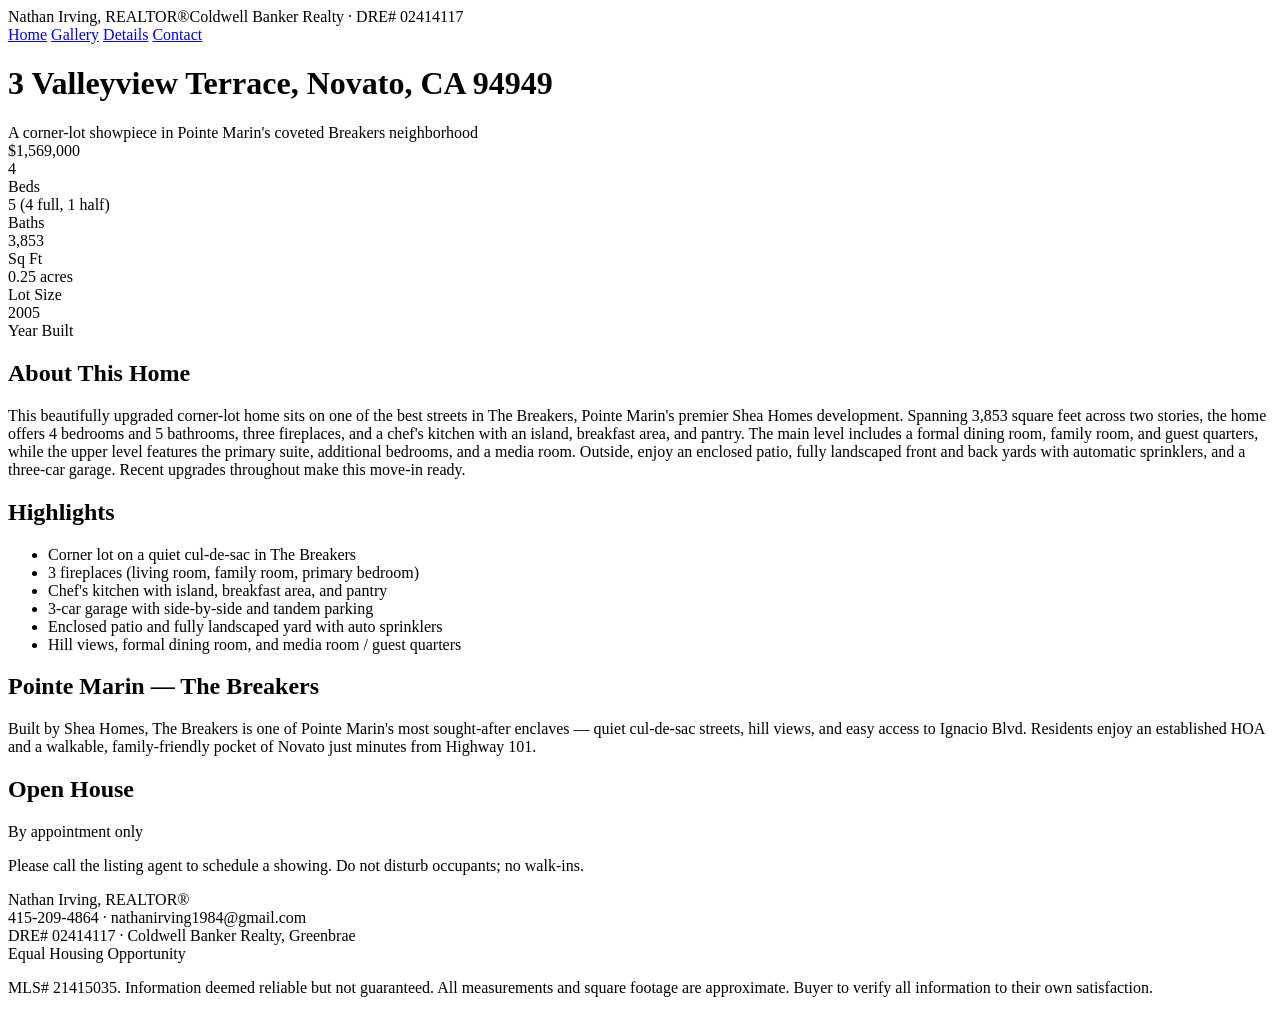
==== index.html @ 9b89e781 "Add files via upload" ====
<!DOCTYPE html>
<html lang="en">
<head>
<meta charset="UTF-8">
<meta name="viewport" content="width=device-width, initial-scale=1.0">
<title>3 Valleyview Terrace, Novato, CA 94949 | Nathan Irving, REALTOR®</title>
<meta name="description" content="A corner-lot showpiece in Pointe Marin's coveted Breakers neighborhood — 3 Valleyview Terrace, Novato, CA 94949. Listed by Nathan Irving, REALTOR®, DRE# 02414117.">
<link rel="stylesheet" href="style.css">
</head>
<body>

<header>
  <div class="brand">Nathan Irving, REALTOR®<span class="dre">Coldwell Banker Realty &middot; DRE# 02414117</span></div>
  <nav>
    <a href="index.html" class="active">Home</a>
    <a href="gallery.html">Gallery</a>
    <a href="details.html">Details</a>
    <a href="contact.html">Contact</a>
  </nav>
</header>

<div class="hero">
  <h1>3 Valleyview Terrace, Novato, CA 94949</h1>
  <div class="tagline">A corner-lot showpiece in Pointe Marin's coveted Breakers neighborhood</div>
  <div class="price">$1,569,000</div>
</div>

<div class="stats">
  <div class="stat"><div class="num">4</div><div class="label">Beds</div></div>
  <div class="stat"><div class="num">5 (4 full, 1 half)</div><div class="label">Baths</div></div>
  <div class="stat"><div class="num">3,853</div><div class="label">Sq Ft</div></div>
  <div class="stat"><div class="num">0.25 acres</div><div class="label">Lot Size</div></div>
  <div class="stat"><div class="num">2005</div><div class="label">Year Built</div></div>
</div>

<main>
  <section>
    <h2>About This Home</h2>
    <p>This beautifully upgraded corner-lot home sits on one of the best streets in The Breakers, Pointe Marin's premier Shea Homes development. Spanning 3,853 square feet across two stories, the home offers 4 bedrooms and 5 bathrooms, three fireplaces, and a chef's kitchen with an island, breakfast area, and pantry. The main level includes a formal dining room, family room, and guest quarters, while the upper level features the primary suite, additional bedrooms, and a media room. Outside, enjoy an enclosed patio, fully landscaped front and back yards with automatic sprinklers, and a three-car garage. Recent upgrades throughout make this move-in ready.</p>
  </section>

  <section>
    <h2>Highlights</h2>
    <ul class="features">
      <li>Corner lot on a quiet cul-de-sac in The Breakers</li>
      <li>3 fireplaces (living room, family room, primary bedroom)</li>
      <li>Chef's kitchen with island, breakfast area, and pantry</li>
      <li>3-car garage with side-by-side and tandem parking</li>
      <li>Enclosed patio and fully landscaped yard with auto sprinklers</li>
      <li>Hill views, formal dining room, and media room / guest quarters</li>
    </ul>
  </section>

  <section>
    <h2>Pointe Marin — The Breakers</h2>
    <p>Built by Shea Homes, The Breakers is one of Pointe Marin's most sought-after enclaves — quiet cul-de-sac streets, hill views, and easy access to Ignacio Blvd. Residents enjoy an established HOA and a walkable, family-friendly pocket of Novato just minutes from Highway 101.</p>
  </section>

  <section>
    <h2>Open House</h2>
    <p>By appointment only</p>
    <p>Please call the listing agent to schedule a showing. Do not disturb occupants; no walk-ins.</p>
  </section>
</main>

<footer>
  <div class="agent-line">Nathan Irving, REALTOR®</div>
  <div>415-209-4864 &middot; nathanirving1984@gmail.com</div>
  <div>DRE# 02414117 &middot; Coldwell Banker Realty, Greenbrae</div>
  <span class="eho">Equal Housing Opportunity</span>
  <p class="disclaimer">MLS# 21415035. Information deemed reliable but not guaranteed. All measurements and square footage are approximate. Buyer to verify all information to their own satisfaction.</p>
</footer>

</body>
</html>
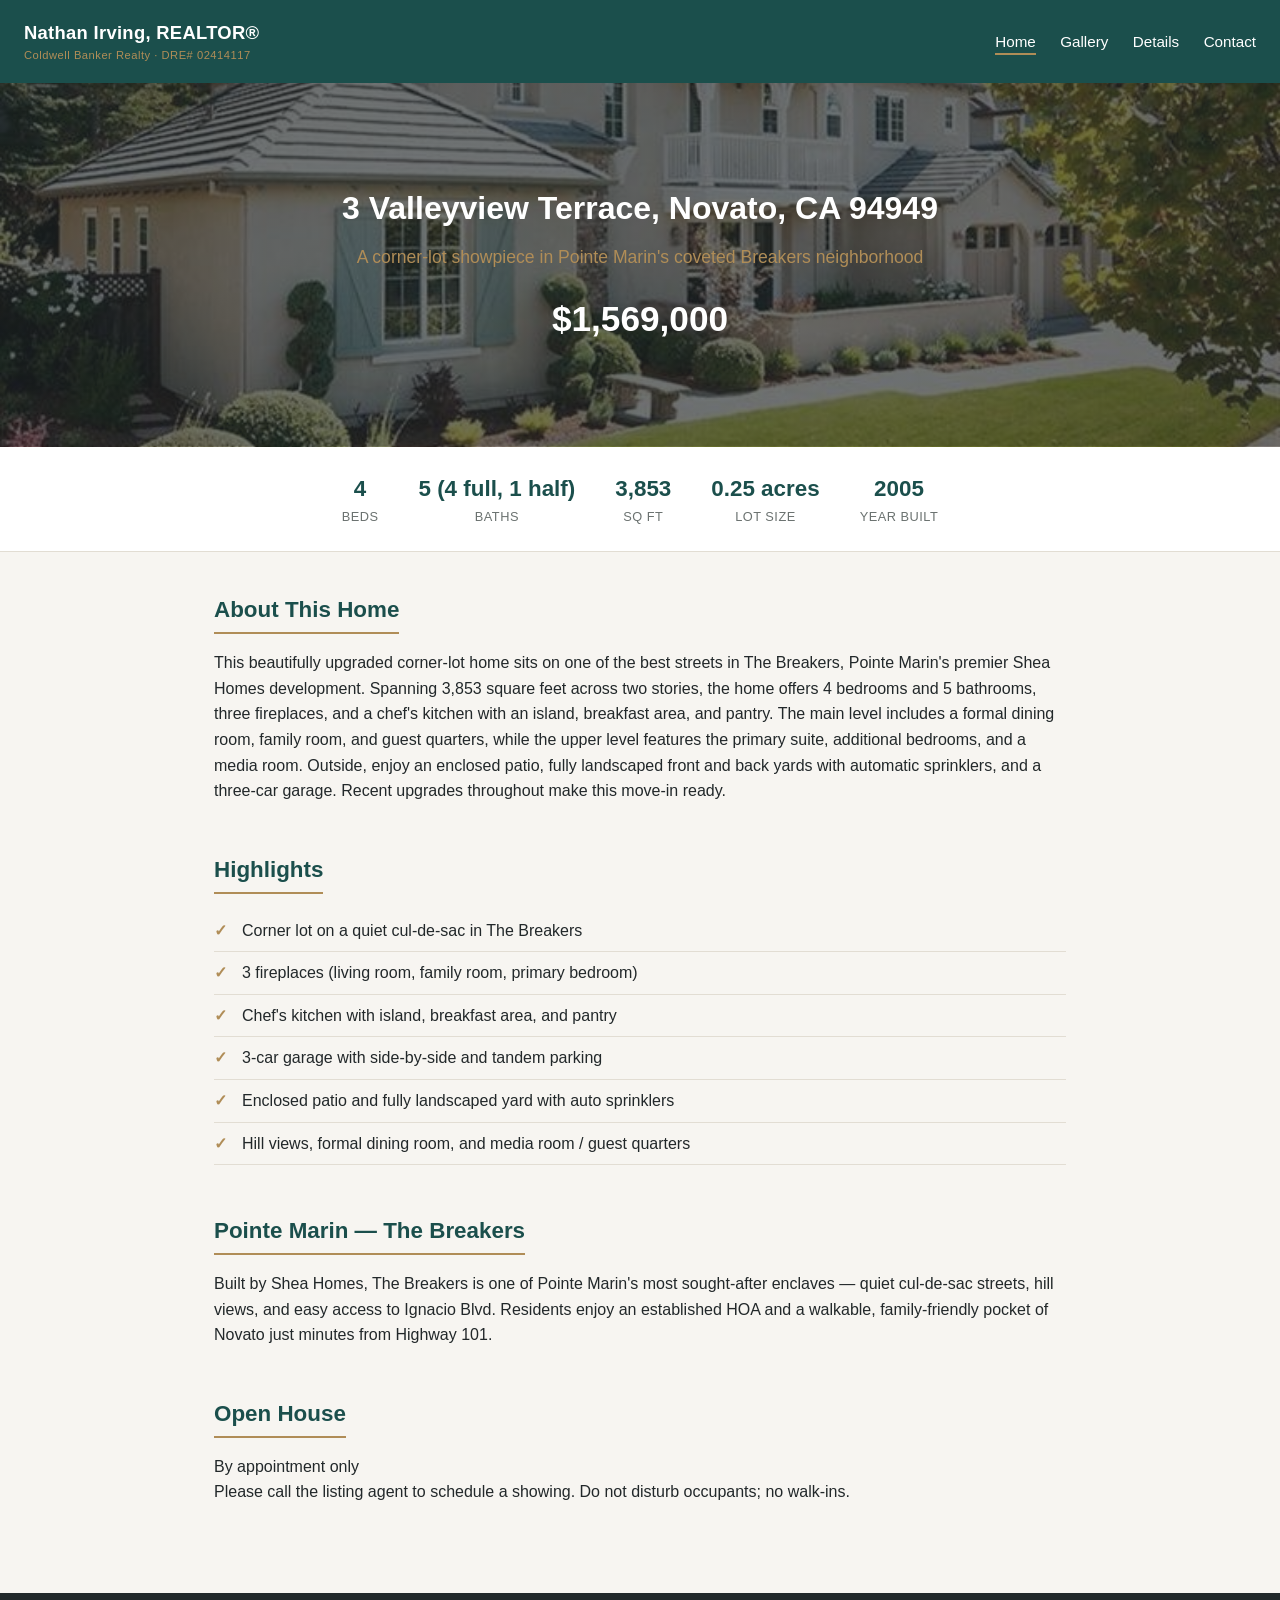
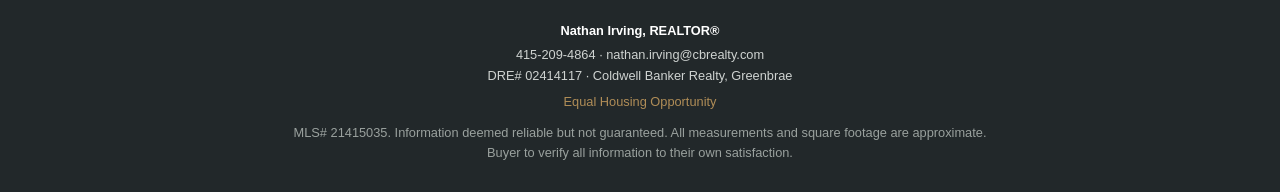
==== commit ea3cff87: "Update contact email to nathan.irving@cbrealty.com" ====
--- a/index.html
+++ b/index.html
@@ -65,7 +65,7 @@
 
 <footer>
   <div class="agent-line">Nathan Irving, REALTOR®</div>
-  <div>415-209-4864 &middot; nathanirving1984@gmail.com</div>
+  <div>415-209-4864 &middot; nathan.irving@cbrealty.com</div>
   <div>DRE# 02414117 &middot; Coldwell Banker Realty, Greenbrae</div>
   <span class="eho">Equal Housing Opportunity</span>
   <p class="disclaimer">MLS# 21415035. Information deemed reliable but not guaranteed. All measurements and square footage are approximate. Buyer to verify all information to their own satisfaction.</p>
--- a/style.css
+++ b/style.css
@@ -0,0 +1,186 @@
+:root {
+  --teal: #1B4F4C;
+  --gold: #B08D57;
+  --cream: #F7F5F1;
+  --dark: #22282A;
+  --gray: #6B7270;
+}
+
+* { box-sizing: border-box; margin: 0; padding: 0; }
+
+body {
+  font-family: Arial, Helvetica, sans-serif;
+  color: var(--dark);
+  background: var(--cream);
+  line-height: 1.6;
+}
+
+a { color: inherit; text-decoration: none; }
+
+/* Header / Nav */
+header {
+  background: var(--teal);
+  color: #fff;
+  padding: 18px 24px;
+  display: flex;
+  justify-content: space-between;
+  align-items: center;
+  flex-wrap: wrap;
+  gap: 10px;
+}
+
+header .brand {
+  font-size: 1.15rem;
+  font-weight: bold;
+  letter-spacing: 0.3px;
+}
+
+header .brand .dre {
+  display: block;
+  font-size: 0.7rem;
+  font-weight: normal;
+  color: var(--gold);
+  letter-spacing: 0.5px;
+}
+
+nav a {
+  color: #fff;
+  margin-left: 20px;
+  font-size: 0.95rem;
+  padding-bottom: 3px;
+  border-bottom: 2px solid transparent;
+}
+
+nav a:hover, nav a.active {
+  border-bottom: 2px solid var(--gold);
+}
+
+/* Hero */
+.hero {
+  background: linear-gradient(rgba(34, 40, 42, 0.65), rgba(34, 40, 42, 0.65)), url('images/01-exterior-front.jpg');
+  background-size: cover;
+  background-position: center;
+  color: #fff;
+  padding: 100px 24px;
+  text-align: center;
+}
+
+.hero h1 {
+  font-size: 2rem;
+  margin-bottom: 8px;
+}
+
+.hero .tagline {
+  color: var(--gold);
+  font-size: 1.1rem;
+  margin-bottom: 20px;
+}
+
+.hero .price {
+  font-size: 2.2rem;
+  font-weight: bold;
+}
+
+/* Stats bar */
+.stats {
+  display: flex;
+  justify-content: center;
+  gap: 40px;
+  flex-wrap: wrap;
+  background: #fff;
+  padding: 24px;
+  border-bottom: 1px solid #e2ddd3;
+}
+
+.stats .stat { text-align: center; }
+.stats .stat .num { font-size: 1.4rem; font-weight: bold; color: var(--teal); }
+.stats .stat .label { font-size: 0.8rem; color: var(--gray); text-transform: uppercase; letter-spacing: 0.5px; }
+
+/* Sections */
+main { max-width: 900px; margin: 0 auto; padding: 40px 24px; }
+
+section { margin-bottom: 48px; }
+
+h2 {
+  color: var(--teal);
+  font-size: 1.4rem;
+  margin-bottom: 16px;
+  border-bottom: 2px solid var(--gold);
+  display: inline-block;
+  padding-bottom: 4px;
+}
+
+ul.features { list-style: none; }
+ul.features li {
+  padding: 8px 0 8px 28px;
+  position: relative;
+  border-bottom: 1px solid #e2ddd3;
+}
+ul.features li::before {
+  content: "\2713";
+  position: absolute;
+  left: 0;
+  color: var(--gold);
+  font-weight: bold;
+}
+
+/* Gallery */
+.gallery-grid {
+  display: grid;
+  grid-template-columns: repeat(auto-fit, minmax(260px, 1fr));
+  gap: 16px;
+}
+.gallery-grid img {
+  width: 100%;
+  height: 220px;
+  object-fit: cover;
+  border-radius: 4px;
+}
+
+/* Map */
+.map-embed { width: 100%; height: 360px; border: 0; border-radius: 4px; }
+
+/* Contact form */
+form { display: flex; flex-direction: column; gap: 14px; max-width: 480px; }
+label { font-size: 0.9rem; font-weight: bold; color: var(--teal); }
+input, textarea {
+  padding: 10px 12px;
+  border: 1px solid #ccc;
+  border-radius: 4px;
+  font-family: inherit;
+  font-size: 1rem;
+}
+textarea { min-height: 120px; resize: vertical; }
+button[type="submit"] {
+  background: var(--gold);
+  color: #fff;
+  border: none;
+  padding: 12px 20px;
+  font-size: 1rem;
+  font-weight: bold;
+  border-radius: 4px;
+  cursor: pointer;
+  align-self: flex-start;
+}
+button[type="submit"]:hover { background: var(--teal); }
+
+.contact-direct { margin-top: 24px; font-size: 0.95rem; }
+.contact-direct a { color: var(--teal); font-weight: bold; }
+
+/* Footer / compliance */
+footer {
+  background: var(--dark);
+  color: #cfd3d1;
+  padding: 28px 24px;
+  font-size: 0.8rem;
+  text-align: center;
+}
+footer .disclaimer { max-width: 700px; margin: 10px auto 0; color: #9aa19e; }
+footer .agent-line { color: #fff; font-weight: bold; margin-bottom: 4px; }
+footer .eho { color: var(--gold); margin-top: 6px; display: block; }
+
+@media (max-width: 600px) {
+  nav a { margin-left: 12px; font-size: 0.85rem; }
+  .hero h1 { font-size: 1.5rem; }
+  .hero .price { font-size: 1.7rem; }
+}
